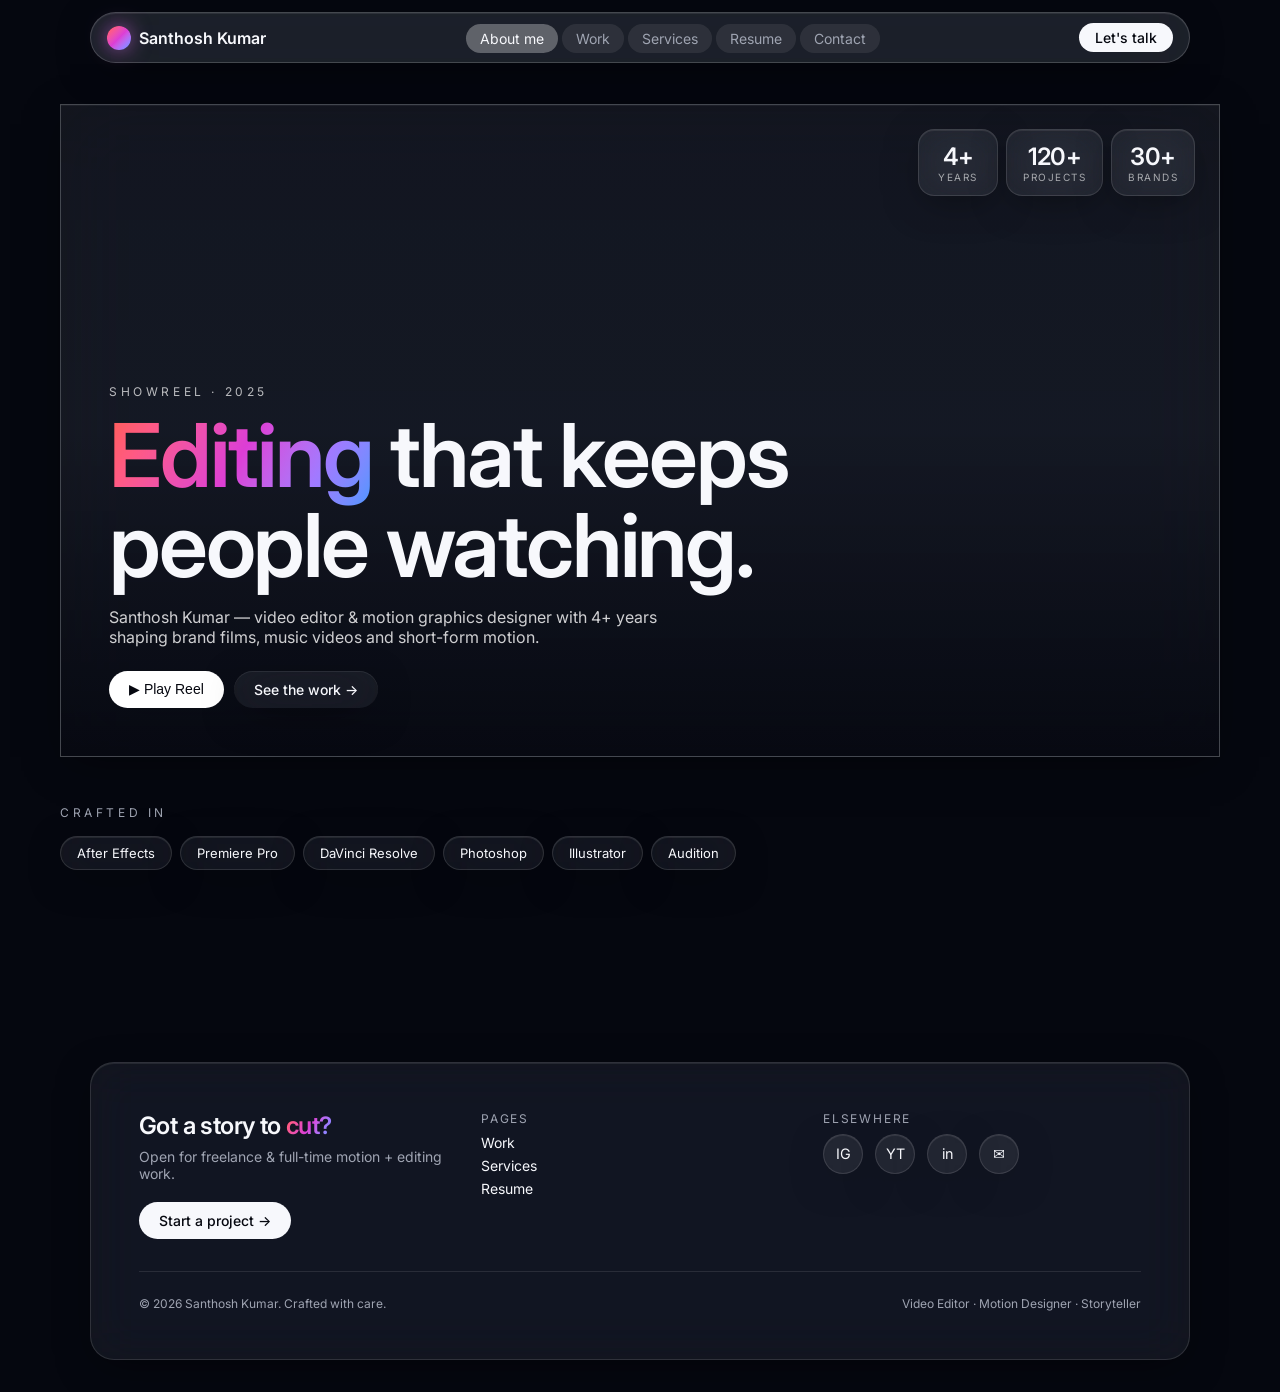
==== index.html @ 93b0b013 "Update index.html" ====
<!doctype html>
<html lang="en">
<head>
<meta charset="utf-8" />
<meta name="viewport" content="width=device-width,initial-scale=1" />
<title>Santhosh Kumar — Video Editor & Motion Designer</title>
<meta name="description" content="Portfolio of Santhosh Kumar — video editor & motion graphics designer with 4+ years crafting brand films, music videos, and short-form reels." />
<meta name="author" content="Santhosh Kumar" />
<meta property="og:title" content="Santhosh Kumar — Video Editor & Motion Designer" />
<meta property="og:description" content="Portfolio of Santhosh Kumar — video editor & motion graphics designer with 4+ years crafting brand films, music videos, and short-form reels." />
<meta property="og:type" content="website" />
<meta name="twitter:card" content="summary_large_image" />
<link rel="stylesheet" href="styles.css" />
</head>
<script>
function openFullscreen() {
    const video = document.getElementById("heroVideo");

    if (video.requestFullscreen) {
        video.requestFullscreen();
    } else if (video.webkitRequestFullscreen) {
        video.webkitRequestFullscreen();
    } else if (video.msRequestFullscreen) {
        video.msRequestFullscreen();
    }

    video.play();
}
</script>
<body>
<header class="site-header">
  <nav class="nav-bar glass-strong">
    <a class="brand" href="index.html"><span class="brand-dot"></span><span>Santhosh Kumar</span></a>
    <ul class="nav-links"><li><a class="active" href="index.html">About me</a></li><li><a class="" href="work.html">Work</a></li><li><a class="" href="services.html">Services</a></li><li><a class="" href="resume.html">Resume</a></li><li><a class="" href="contact.html">Contact</a></li></ul>
    <a class="btn-talk" href="contact.html">Let's talk</a>
  </nav>
</header>
<nav class="mobile-nav glass-strong" aria-label="Primary mobile"><a class="active" href="index.html">About me</a><a class="" href="work.html">Work</a><a class="" href="services.html">Services</a><a class="" href="resume.html">Resume</a><a class="" href="contact.html">Contact</a></nav>
<main>

<section class="container">
  <div class="hero glass-strong">
<video id="heroVideo" class="hero-video" autoplay muted loop playsinline>
  <source src="assets/hero-reel.mp4" type="video/mp4">
</video>
    <div class="hero-overlay"></div>
    <div class="hero-content">
      <p style="font-size:.75rem;text-transform:uppercase;letter-spacing:.3em;color:oklch(1 0 0 / .7);">Showreel · 2025</p>
      <h1><span class="text-gradient">Editing</span> that keeps people watching.</h1>
      <p>Santhosh Kumar — video editor & motion graphics designer with 4+ years shaping brand films, music videos and short-form motion.</p>
      <div class="hero-cta">
        <button class="btn btn-primary" onclick="openFullscreen()">
  ▶ Play Reel
</button>
        <a class="btn glass btn-glass" href="work.html">See the work →</a>
      </div>
    </div>
    <div class="hero-stats"><div class="stat glass"><div class="stat-k">4+</div><div class="stat-v">Years</div></div><div class="stat glass"><div class="stat-k">120+</div><div class="stat-v">Projects</div></div><div class="stat glass"><div class="stat-k">30+</div><div class="stat-v">Brands</div></div></div>
  </div>
</section>
<section class="container mt-12">
  <p class="tools-eyebrow">Crafted in</p>
  <div class="pills"><span class="pill glass">After Effects</span><span class="pill glass">Premiere Pro</span><span class="pill glass">DaVinci Resolve</span><span class="pill glass">Photoshop</span><span class="pill glass">Illustrator</span><span class="pill glass">Audition</span></div>
</section>

</main>
<footer class="site-footer">
  <div class="footer-inner glass">
    <div class="footer-grid">
      <div>
        <h3>Got a story to <span class="text-gradient">cut?</span></h3>
        <p class="muted">Open for freelance & full-time motion + editing work.</p>
        <a href="contact.html" class="btn btn-dark" style="margin-top:1.25rem;">Start a project →</a>
      </div>
      <div class="footer-links">
        <p class="footer-eyebrow">Pages</p>
        <a href="work.html">Work</a>
        <a href="services.html">Services</a>
        <a href="resume.html">Resume</a>
      </div>
      <div>
        <p class="footer-eyebrow">Elsewhere</p>
        <div class="socials">
          <a class="social glass" href="#" aria-label="Instagram">IG</a>
          <a class="social glass" href="#" aria-label="YouTube">YT</a>
          <a class="social glass" href="#" aria-label="LinkedIn">in</a>
          <a class="social glass" href="#" aria-label="Email">✉</a>
        </div>
      </div>
    </div>
    <div class="footer-bottom">
      <p>© 2026 Santhosh Kumar. Crafted with care.</p>
      <p>Video Editor · Motion Designer · Storyteller</p>
    </div>
  </div>
</footer>
</body>
</html>
---- styles.css ----
/* Santhosh Kumar — Portfolio (Static HTML/CSS) */
@import url("https://fonts.googleapis.com/css2?family=Inter:wght@300;400;500;600;700;800&display=swap");

:root {
  --background: oklch(0.13 0.02 270);
  --foreground: oklch(0.98 0.005 270);
  --muted-foreground: oklch(0.72 0.02 270);
  --glass: oklch(1 0 0 / 0.06);
  --glass-strong: oklch(1 0 0 / 0.1);
  --glass-border: oklch(1 0 0 / 0.12);
  --aurora-1: oklch(0.72 0.22 30);
  --aurora-2: oklch(0.65 0.25 330);
  --aurora-3: oklch(0.7 0.22 260);
  --aurora-4: oklch(0.78 0.2 180);
  --shadow-glass: 0 10px 40px -10px oklch(0 0 0 / 0.5), inset 0 1px 0 oklch(1 0 0 / 0.08);
}

* { box-sizing: border-box; margin: 0; padding: 0; }
html, body {
  background: var(--background);
  color: var(--foreground);
  font-family: "Inter", ui-sans-serif, system-ui, sans-serif;
  -webkit-font-smoothing: antialiased;
  min-height: 100vh;
  overflow-x: hidden;
}
body { position: relative; }
body::before {
  content: "";
  position: fixed; inset: -20%; z-index: -2;
  background:
    radial-gradient(ellipse 80% 60% at 15% 10%, var(--aurora-1) 0%, transparent 55%),
    radial-gradient(ellipse 70% 55% at 85% 20%, var(--aurora-2) 0%, transparent 55%),
    radial-gradient(ellipse 90% 70% at 80% 90%, var(--aurora-3) 0%, transparent 60%),
    radial-gradient(ellipse 60% 50% at 10% 85%, var(--aurora-4) 0%, transparent 55%);
  filter: blur(60px) saturate(140%);
  animation: aurora-drift 28s ease-in-out infinite alternate;
  pointer-events: none;
}
body::after {
  content: ""; position: fixed; inset: 0; z-index: -1; pointer-events: none;
  background: radial-gradient(ellipse at center, transparent 0%, oklch(0.13 0.02 270 / 0.4) 70%, oklch(0.13 0.02 270 / 0.85) 100%);
}
@keyframes aurora-drift {
  0%   { transform: translate3d(0,0,0) rotate(0) scale(1); }
  50%  { transform: translate3d(2%,-3%,0) rotate(8deg) scale(1.08); }
  100% { transform: translate3d(-2%,3%,0) rotate(-6deg) scale(1.05); }
}

h1,h2,h3,h4 { letter-spacing: -0.025em; font-weight: 600; }
a { color: inherit; text-decoration: none; }
img { display: block; max-width: 100%; }

.muted { color: var(--muted-foreground); }
.text-gradient {
  background: linear-gradient(120deg, var(--aurora-1), var(--aurora-2), var(--aurora-3));
  -webkit-background-clip: text; background-clip: text; color: transparent;
}
.glass {
  background: var(--glass);
  backdrop-filter: blur(24px) saturate(180%);
  -webkit-backdrop-filter: blur(24px) saturate(180%);
  border: 1px solid var(--glass-border);
  box-shadow: var(--shadow-glass);
}
.glass-strong {
  background: var(--glass-strong);
  backdrop-filter: blur(40px) saturate(180%);
  -webkit-backdrop-filter: blur(40px) saturate(180%);
  border: 1px solid oklch(1 0 0 / 0.18);
  box-shadow: var(--shadow-glass);
}

/* Layout */
.container { max-width: 1200px; margin: 0 auto; padding: 0 1.25rem; }
main { padding-top: 6.5rem; padding-bottom: 6rem; }
@media (max-width: 768px) { main { padding-bottom: 7rem; } }

/* Header */
.site-header {
  position: fixed; top: 0.75rem; left: 50%; transform: translateX(-50%);
  z-index: 50; width: min(96%, 1100px);
}
.nav-bar {
  display: flex; align-items: center; justify-content: space-between; gap: .5rem;
  border-radius: 999px; padding: .5rem .75rem;
}
.brand { display: flex; align-items: center; gap: .5rem; font-weight: 600; }
.brand-dot {
  height: 1.5rem; width: 1.5rem; border-radius: 999px;
  background: linear-gradient(135deg, var(--aurora-1), var(--aurora-2), var(--aurora-3));
  box-shadow: 0 0 20px oklch(0.7 0.2 320 / 0.6);
}
.nav-links { display: none; list-style: none; gap: .25rem; }
.nav-links a {
  padding: .375rem .875rem; border-radius: 999px; font-size: .875rem;
  color: var(--muted-foreground); background: oklch(1 0 0 / .08);
  transition: background .2s, color .2s;
}
.nav-links a:hover { color: var(--foreground); background: oklch(1 0 0 / .15); }
.nav-links a.active { background: oklch(1 0 0 / .3); color: var(--foreground); }
.btn-talk {
  display: none; align-items: center; padding: .375rem 1rem; border-radius: 999px;
  background: var(--foreground); color: var(--background); font-weight: 500; font-size: .875rem;
}
@media (min-width: 768px) {
  .nav-links, .btn-talk { display: inline-flex; }
  .nav-bar { padding: .625rem 1rem; }
}

/* Mobile bottom nav */
.mobile-nav {
  position: fixed; bottom: .75rem; left: 50%; transform: translateX(-50%); z-index: 50;
  width: min(96%, 520px); display: flex; gap: .25rem; padding: .5rem; border-radius: 999px;
}
.mobile-nav a {
  flex: 1; text-align: center; padding: .375rem .5rem; border-radius: 999px;
  font-size: 11px; font-weight: 500; color: var(--muted-foreground); background: oklch(1 0 0 / .1);
}
.mobile-nav a.active { background: oklch(1 0 0 / .3); color: var(--foreground); }
@media (min-width: 768px) { .mobile-nav { display: none; } }

/* Buttons */
.btn {
  display: inline-flex; align-items: center; gap: .5rem;
  padding: .625rem 1.25rem; border-radius: 999px; font-size: .875rem; font-weight: 500;
  border: none; cursor: pointer; transition: opacity .2s, background .2s;
}
.btn-primary { background: #fff; color: var(--background); }
.btn-primary:hover { opacity: .9; }
.btn-glass { } .btn-glass:hover { background: oklch(1 0 0 / .15); }
.btn-dark { background: var(--foreground); color: var(--background); }

/* Page header */
.page-eyebrow { font-size: .75rem; text-transform: uppercase; letter-spacing: .3em; color: var(--muted-foreground); }
.page-title { margin-top: .75rem; font-size: clamp(2.25rem, 6vw, 4.5rem); font-weight: 600; letter-spacing: -.025em; line-height: 1.05; }
.page-lede { margin-top: 1rem; max-width: 42rem; color: var(--muted-foreground); font-size: 1rem; }
.page-header { margin-bottom: 2.5rem; }

/* Hero */
.hero-video {
  position: absolute;
  inset: 0;
  width: 100%;
  height: 100%;
  object-fit: cover;
  transform: scale(1.05);
}
@media (max-width: 1920px) { .hero { aspect-ratio: 16/9; } }
@media (max-width: 1080px) { .hero { aspect-ratio: 4/5; border-radius: 1.5rem; } }
.hero img { position: absolute; inset: 0; width: 100%; height: 100%; object-fit: cover; transform: scale(1.05); }
.hero-overlay {
  position: absolute; inset: 0;
  background: linear-gradient(to top, oklch(0.13 0.02 270 / .9), oklch(0.13 0.02 270 / .3), oklch(0.13 0.02 270 / .4));
}
.hero-content {
  position: absolute; inset: 0; display: flex; flex-direction: column; justify-content: flex-end;
  padding: 1.5rem;
}
@media (min-width: 768px) { .hero-content { padding: 3rem; } }
.hero h1 {
  margin-top: .75rem; font-size: clamp(2.25rem, 7vw, 5.5rem); font-weight: 600;
  letter-spacing: -.025em; line-height: 1.02; max-width: 56rem;
}
.hero p { margin-top: 1rem; max-width: 36rem; color: oklch(1 0 0 / .8); font-size: 1rem; }
.hero-cta { margin-top: 1.5rem; display: flex; flex-wrap: wrap; gap: .625rem; }
.hero-stats {
  position: absolute; top: 1.5rem; right: 1.5rem; display: none; gap: .5rem;
}
@media (min-width: 768px) { .hero-stats { display: flex; } }
.stat {
  border-radius: 1rem; padding: .75rem 1rem; text-align: center; min-width: 80px;
}
.stat-k { font-size: 1.5rem; font-weight: 600; letter-spacing: -.025em; }
.stat-v { font-size: 10px; letter-spacing: .15em; text-transform: uppercase; color: oklch(1 0 0 / .6); }

/* Pills */
.pills { display: flex; flex-wrap: wrap; gap: .5rem; }
.pill { border-radius: 999px; padding: .5rem 1rem; font-size: .8125rem; }

/* Grids */
.grid { display: grid; gap: 1.25rem; }
.grid-2 { grid-template-columns: repeat(2, 1fr); }
.grid-3 { grid-template-columns: repeat(3, 1fr); }
.grid-4 { grid-template-columns: repeat(4, 1fr); }
.grid-6 { grid-template-columns: repeat(6, 1fr); }
@media (max-width: 1024px) { .grid-3, .grid-4 { grid-template-columns: repeat(2,1fr); } .grid-6 { grid-template-columns: repeat(3,1fr); } }
@media (max-width: 640px) { .grid-2, .grid-3, .grid-4 { grid-template-columns: 1fr; } .grid-6 { grid-template-columns: repeat(2,1fr); } }

/* Service / generic card */
.card { border-radius: 1.5rem; padding: 1.5rem; transition: background .2s; }
.card:hover { background: oklch(1 0 0 / .1); }
.icon-tile {
  width: 3rem; height: 3rem; border-radius: 1rem; display: grid; place-items: center;
  background: linear-gradient(135deg, var(--aurora-1), var(--aurora-2), var(--aurora-3));
  box-shadow: 0 0 30px oklch(0.7 0.2 320 / .4); color: white; font-size: 1.25rem;
}
.card h3 { margin-top: 1.25rem; font-size: 1.125rem; font-weight: 500; }
.card p { margin-top: .5rem; font-size: .875rem; color: var(--muted-foreground); line-height: 1.6; }

/* Work cards */
.work-card { border-radius: 1.5rem; overflow: hidden; cursor: pointer; transition: background .2s; }
.work-card:hover { background: oklch(1 0 0 / .1); }
.work-thumb { position: relative; aspect-ratio: 16/9; overflow: hidden; }
.work-thumb img { width: 100%; height: 100%; object-fit: cover; transition: transform .7s; }
.work-card:hover .work-thumb img { transform: scale(1.05); }
.work-thumb::after {
  content: ""; position: absolute; inset: 0;
  background: linear-gradient(to top, oklch(0.13 0.02 270 / .7), transparent);
}
.work-meta { padding: 1.25rem; display: flex; justify-content: space-between; align-items: flex-end; }
.work-meta h3 { font-size: 1.125rem; font-weight: 500; }
.work-meta p { font-size: .875rem; color: var(--muted-foreground); }
.work-meta .year { font-size: .75rem; color: var(--muted-foreground); }

/* Reel card */
.reel-card { border-radius: 1rem; overflow: hidden; cursor: pointer; transition: background .2s; }
.reel-card:hover { background: oklch(1 0 0 / .1); }
.reel-thumb { position: relative; aspect-ratio: 9/16; overflow: hidden; }
.reel-thumb img { width: 100%; height: 100%; object-fit: cover; transition: transform .7s; }
.reel-card:hover .reel-thumb img { transform: scale(1.05); }
.reel-thumb::after { content: ""; position: absolute; inset: 0; background: linear-gradient(to top, oklch(0.13 0.02 270 / .8), transparent 50%); }
.reel-info { position: absolute; left: .75rem; right: .75rem; bottom: .75rem; z-index: 2; }
.reel-info h3 { font-size: .875rem; font-weight: 500; line-height: 1.2; }
.reel-info p { font-size: 11px; color: oklch(1 0 0 / .7); }

/* Section helpers */
.section-row { display: flex; justify-content: space-between; align-items: center; margin-bottom: 1.5rem; }
.section-row h2 { font-size: 1.5rem; font-weight: 600; letter-spacing: -.025em; }
.section-row span { font-size: .875rem; color: var(--muted-foreground); }

/* Resume */
.skills .skill { margin-bottom: 1rem; }
.skill-row { display: flex; justify-content: space-between; font-size: .875rem; margin-bottom: .5rem; }
.skill-bar { height: 6px; background: oklch(1 0 0 / .1); border-radius: 999px; overflow: hidden; }
.skill-bar-fill { height: 100%; border-radius: 999px; background: linear-gradient(90deg, var(--aurora-1), var(--aurora-2), var(--aurora-3)); }
.exp-item { border-radius: 1.5rem; padding: 1.5rem; margin-bottom: 1.25rem; }
.exp-head { display: flex; justify-content: space-between; flex-wrap: wrap; gap: .5rem; }
.exp-head h3 { font-size: 1.125rem; font-weight: 500; }
.exp-head .period { font-size: .75rem; letter-spacing: .15em; text-transform: uppercase; font-family: ui-monospace, monospace; }
.exp-item ul { margin-top: 1rem; padding-left: 1.25rem; }
.exp-item li { font-size: .875rem; color: oklch(1 0 0 / .8); margin: .5rem 0; }

/* Contact */
.contact-grid { display: grid; gap: 1.5rem; grid-template-columns: 2fr 3fr; }
@media (max-width: 1024px) { .contact-grid { grid-template-columns: 1fr; } }
.contact-info { display: grid; gap: 1rem; }
.contact-card { border-radius: 1.5rem; padding: 1.5rem; }
.contact-card h3 { margin-top: .75rem; font-weight: 500; }
.contact-card p { margin-top: .25rem; font-size: .875rem; color: var(--muted-foreground); }
.form { border-radius: 2rem; padding: 1.5rem; }
@media (min-width: 768px) { .form { padding: 2.5rem; } }
.form label { display: block; margin-bottom: 1.25rem; }
.form label > span { font-size: .75rem; text-transform: uppercase; letter-spacing: .15em; color: var(--muted-foreground); }
.input-glass {
  width: 100%; margin-top: .5rem; background: oklch(1 0 0 / .05);
  border: 1px solid oklch(1 0 0 / .12); border-radius: 1rem; padding: .85rem 1rem;
  color: var(--foreground); font-size: .9375rem; font-family: inherit;
  transition: border-color .2s, background .2s;
}
.input-glass:focus { outline: none; border-color: oklch(0.7 0.18 320 / .7); background: oklch(1 0 0 / .08); }
textarea.input-glass { min-height: 10rem; resize: vertical; }
.form-row { display: grid; grid-template-columns: 1fr 1fr; gap: 1.25rem; }
@media (max-width: 640px) { .form-row { grid-template-columns: 1fr; } }

/* Footer */
.site-footer { margin-top: 6rem; padding: 0 1.25rem 2rem; }
.footer-inner { max-width: 1100px; margin: 0 auto; border-radius: 1.5rem; padding: 2rem; }
@media (min-width: 768px) { .footer-inner { padding: 3rem; } }
.footer-grid { display: grid; gap: 1.5rem; grid-template-columns: repeat(3, 1fr); }
@media (max-width: 768px) { .footer-grid { grid-template-columns: 1fr; } }
.footer-grid h3 { font-size: 1.5rem; font-weight: 600; letter-spacing: -.025em; }
.footer-grid p.muted { margin-top: .5rem; font-size: .875rem; }
.footer-eyebrow { font-size: .75rem; letter-spacing: .15em; text-transform: uppercase; color: var(--muted-foreground); margin-bottom: .5rem; }
.footer-links a { display: block; margin: .375rem 0; font-size: .875rem; }
.footer-links a:hover { background: linear-gradient(120deg, var(--aurora-1), var(--aurora-2), var(--aurora-3)); -webkit-background-clip: text; background-clip: text; color: transparent; }
.socials { display: flex; gap: .75rem; margin-top: .5rem; }
.social {
  width: 2.5rem; height: 2.5rem; border-radius: 999px; display: grid; place-items: center;
  font-size: .9rem; transition: background .2s;
}
.social:hover { background: oklch(1 0 0 / .15); }
.footer-bottom {
  margin-top: 2rem; padding-top: 1.5rem; border-top: 1px solid oklch(1 0 0 / .1);
  display: flex; flex-wrap: wrap; justify-content: space-between; gap: .5rem;
  font-size: .75rem; color: var(--muted-foreground);
}

/* Process */
.process-card { border-radius: 1.5rem; padding: 1.5rem; }
.process-n { font-size: .875rem; font-family: ui-monospace, monospace; background: linear-gradient(120deg, var(--aurora-1), var(--aurora-2), var(--aurora-3)); -webkit-background-clip: text; background-clip: text; color: transparent; }
.process-card h3 { margin-top: .75rem; font-size: 1.125rem; font-weight: 500; }
.process-card p { margin-top: .25rem; font-size: .875rem; color: var(--muted-foreground); }

/* Misc */
.mt-12 { margin-top: 3rem; } .mt-16 { margin-top: 4rem; } .mt-24 { margin-top: 6rem; }
.tools-eyebrow { font-size: .75rem; text-transform: uppercase; letter-spacing: .3em; color: var(--muted-foreground); margin-bottom: 1rem; }
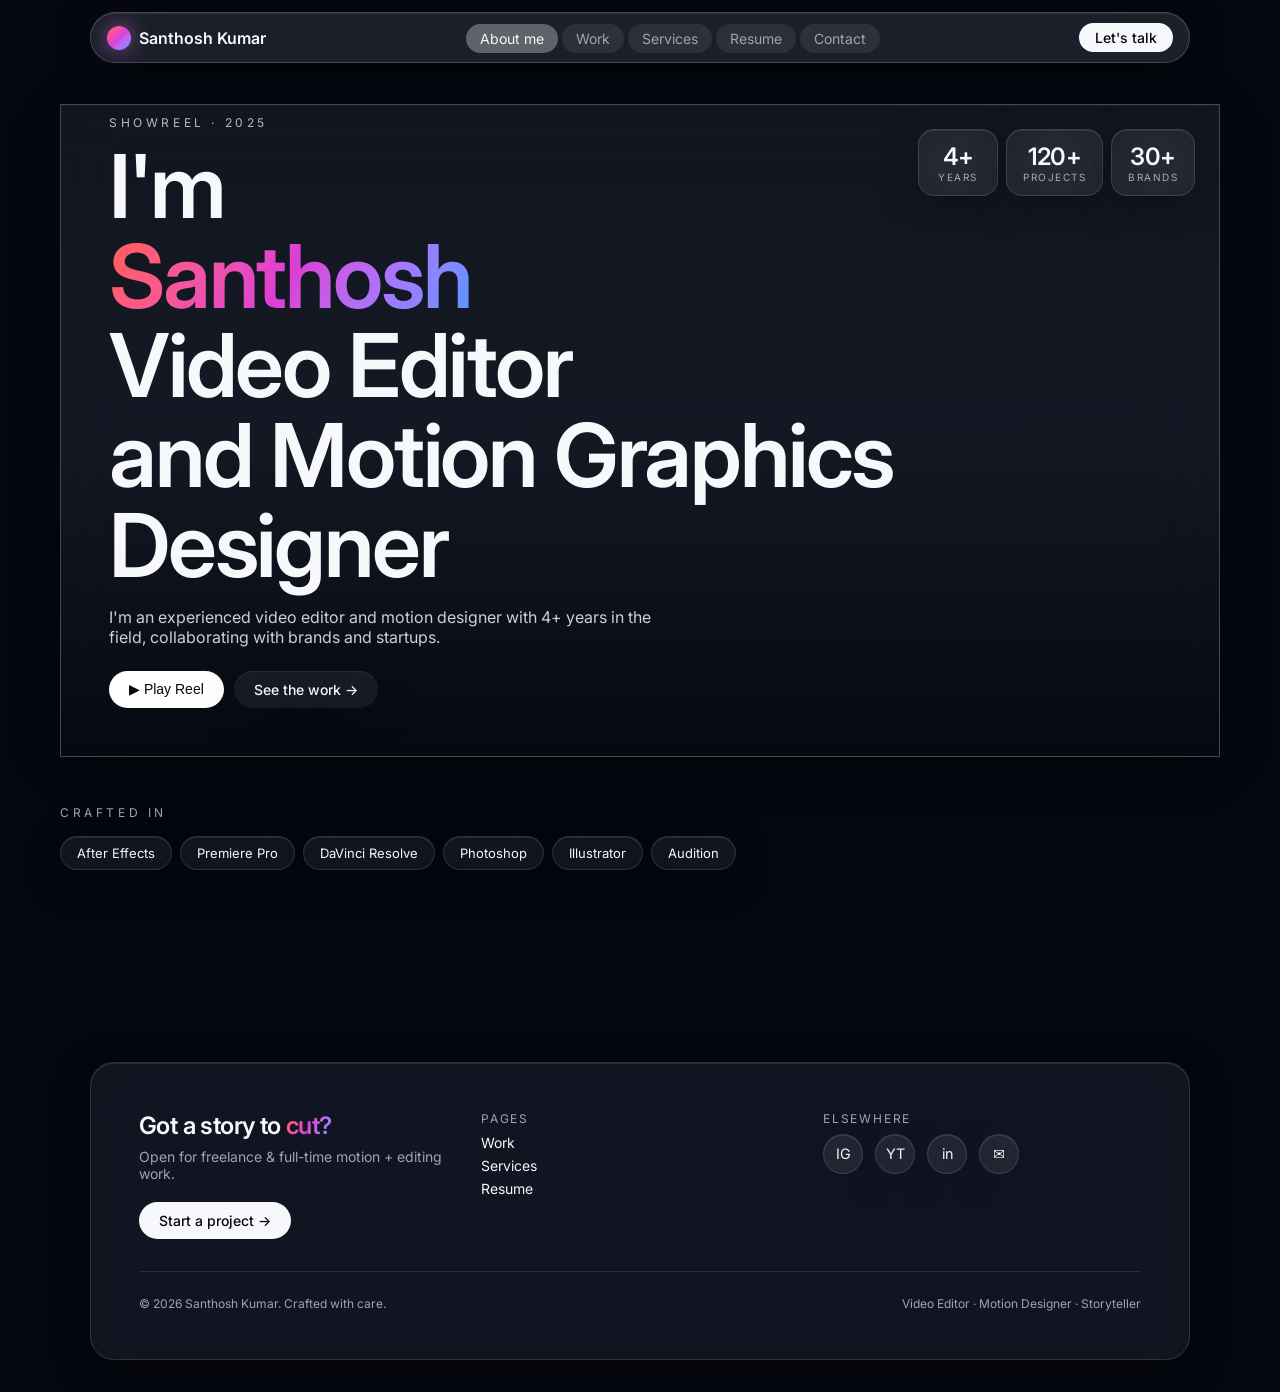
==== commit 792abb98: "Update index.html" ====
--- a/index.html
+++ b/index.html
@@ -46,8 +46,19 @@
     <div class="hero-overlay"></div>
     <div class="hero-content">
       <p style="font-size:.75rem;text-transform:uppercase;letter-spacing:.3em;color:oklch(1 0 0 / .7);">Showreel · 2025</p>
-      <h1><span class="text-gradient">Editing</span> that keeps people watching.</h1>
-      <p>Santhosh Kumar — video editor & motion graphics designer with 4+ years shaping brand films, music videos and short-form motion.</p>
+      <h1>
+  <span>I'm</span>
+  <br>
+  <span class="text-gradient">Santhosh</span>
+  <br>
+  <span>Video Editor</span>
+  <br>
+  <span>and Motion Graphics Designer</span>
+</h1>
+
+<p>
+  I'm an experienced video editor and motion designer with 4+ years in the field, collaborating with brands and startups.
+</p>
       <div class="hero-cta">
         <button class="btn btn-primary" onclick="openFullscreen()">
   ▶ Play Reel
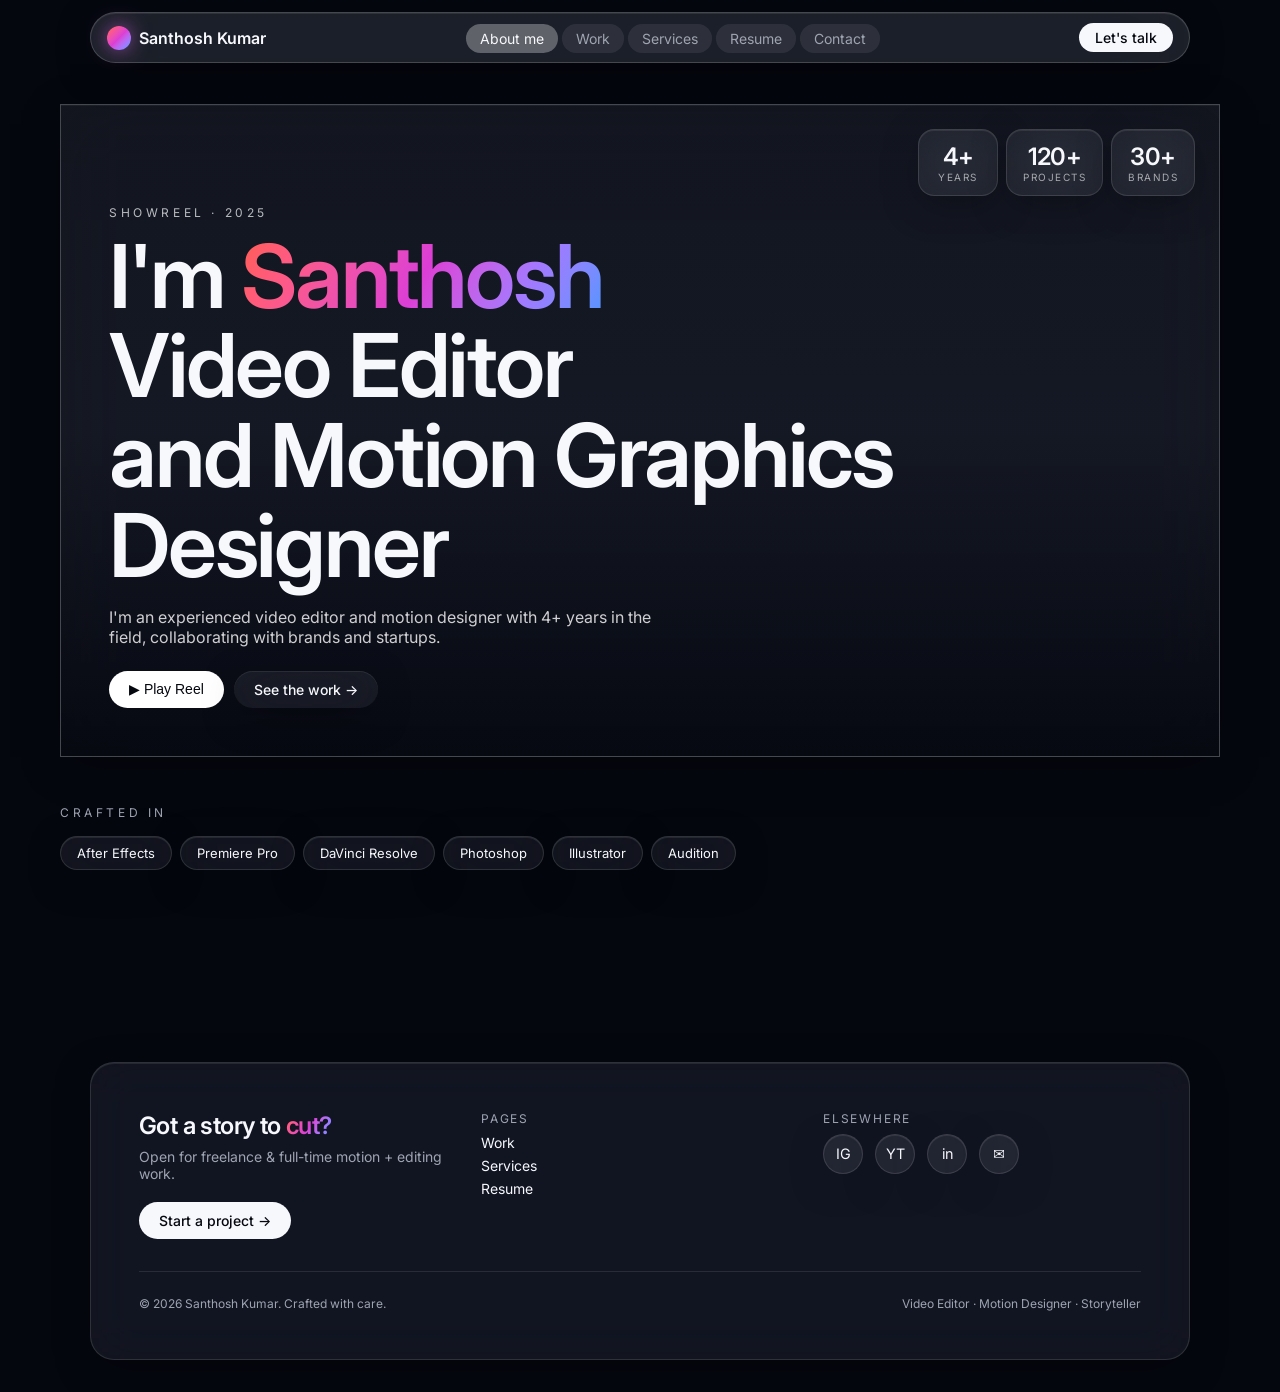
==== commit db3034fd: "Update index.html" ====
--- a/index.html
+++ b/index.html
@@ -48,7 +48,6 @@
       <p style="font-size:.75rem;text-transform:uppercase;letter-spacing:.3em;color:oklch(1 0 0 / .7);">Showreel · 2025</p>
       <h1>
   <span>I'm</span>
-  <br>
   <span class="text-gradient">Santhosh</span>
   <br>
   <span>Video Editor</span>
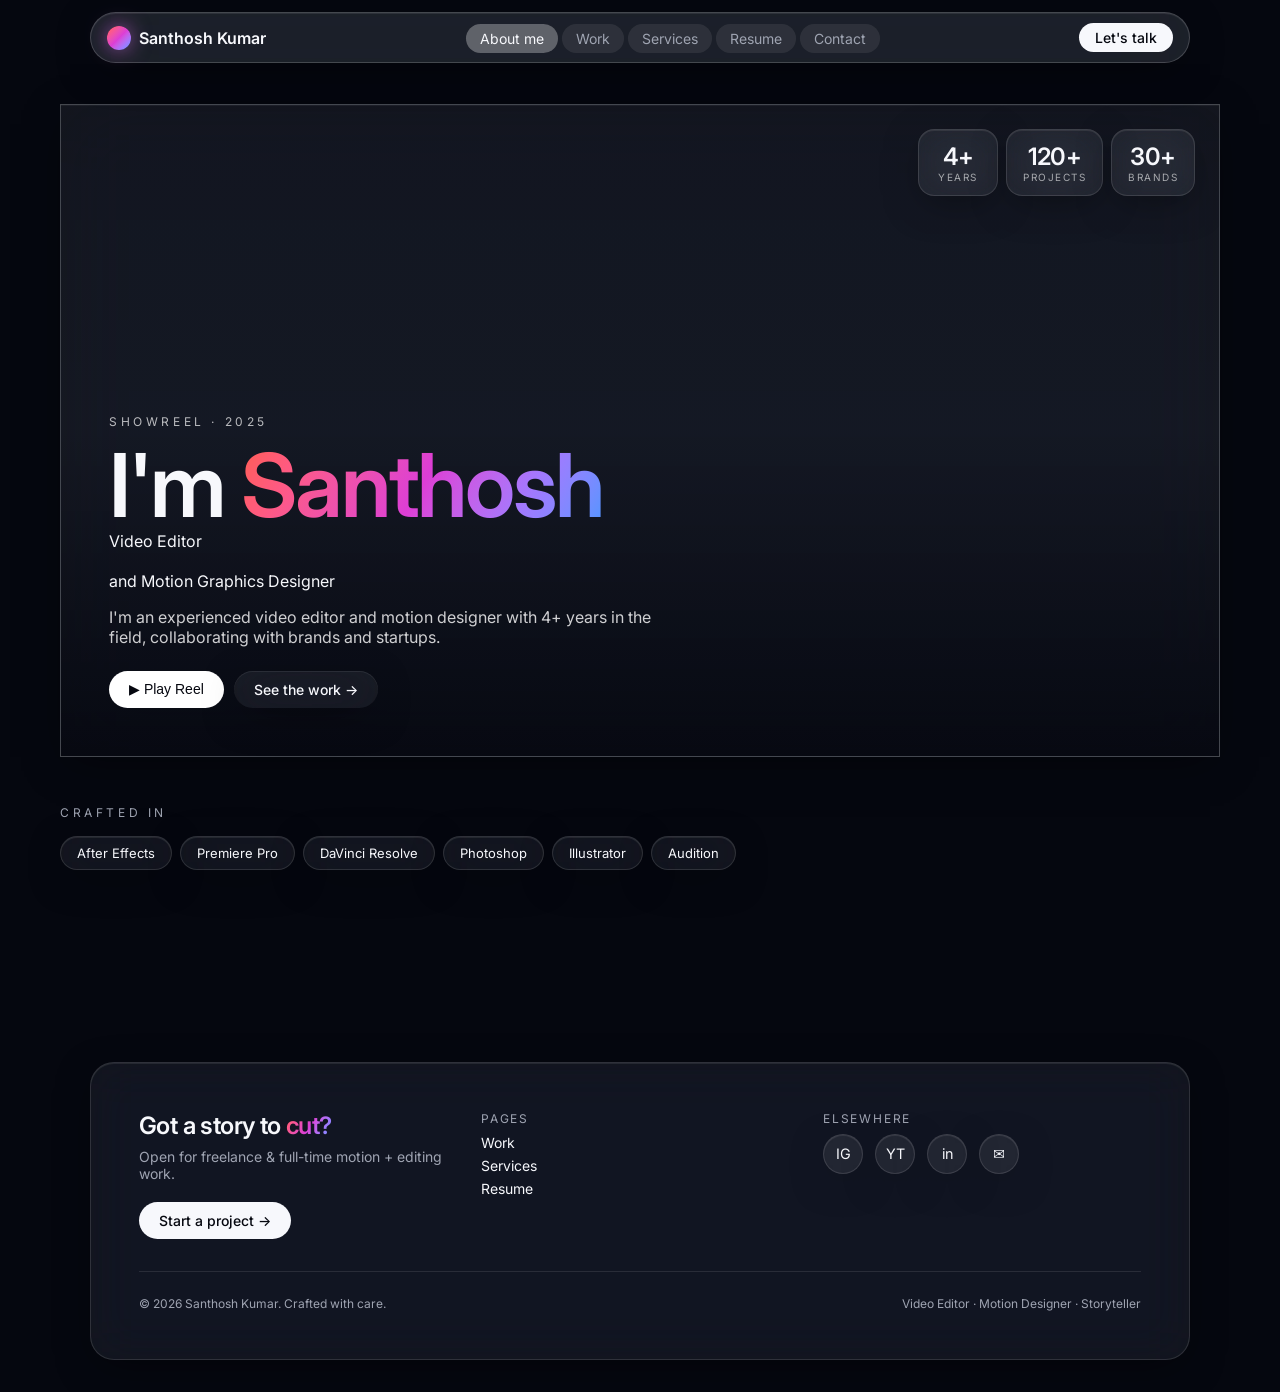
==== commit 2e6eb319: "Update index.html" ====
--- a/index.html
+++ b/index.html
@@ -50,10 +50,11 @@
   <span>I'm</span>
   <span class="text-gradient">Santhosh</span>
   <br>
+</h1>
   <span>Video Editor</span>
   <br>
   <span>and Motion Graphics Designer</span>
-</h1>
+</h3>
 
 <p>
   I'm an experienced video editor and motion designer with 4+ years in the field, collaborating with brands and startups.
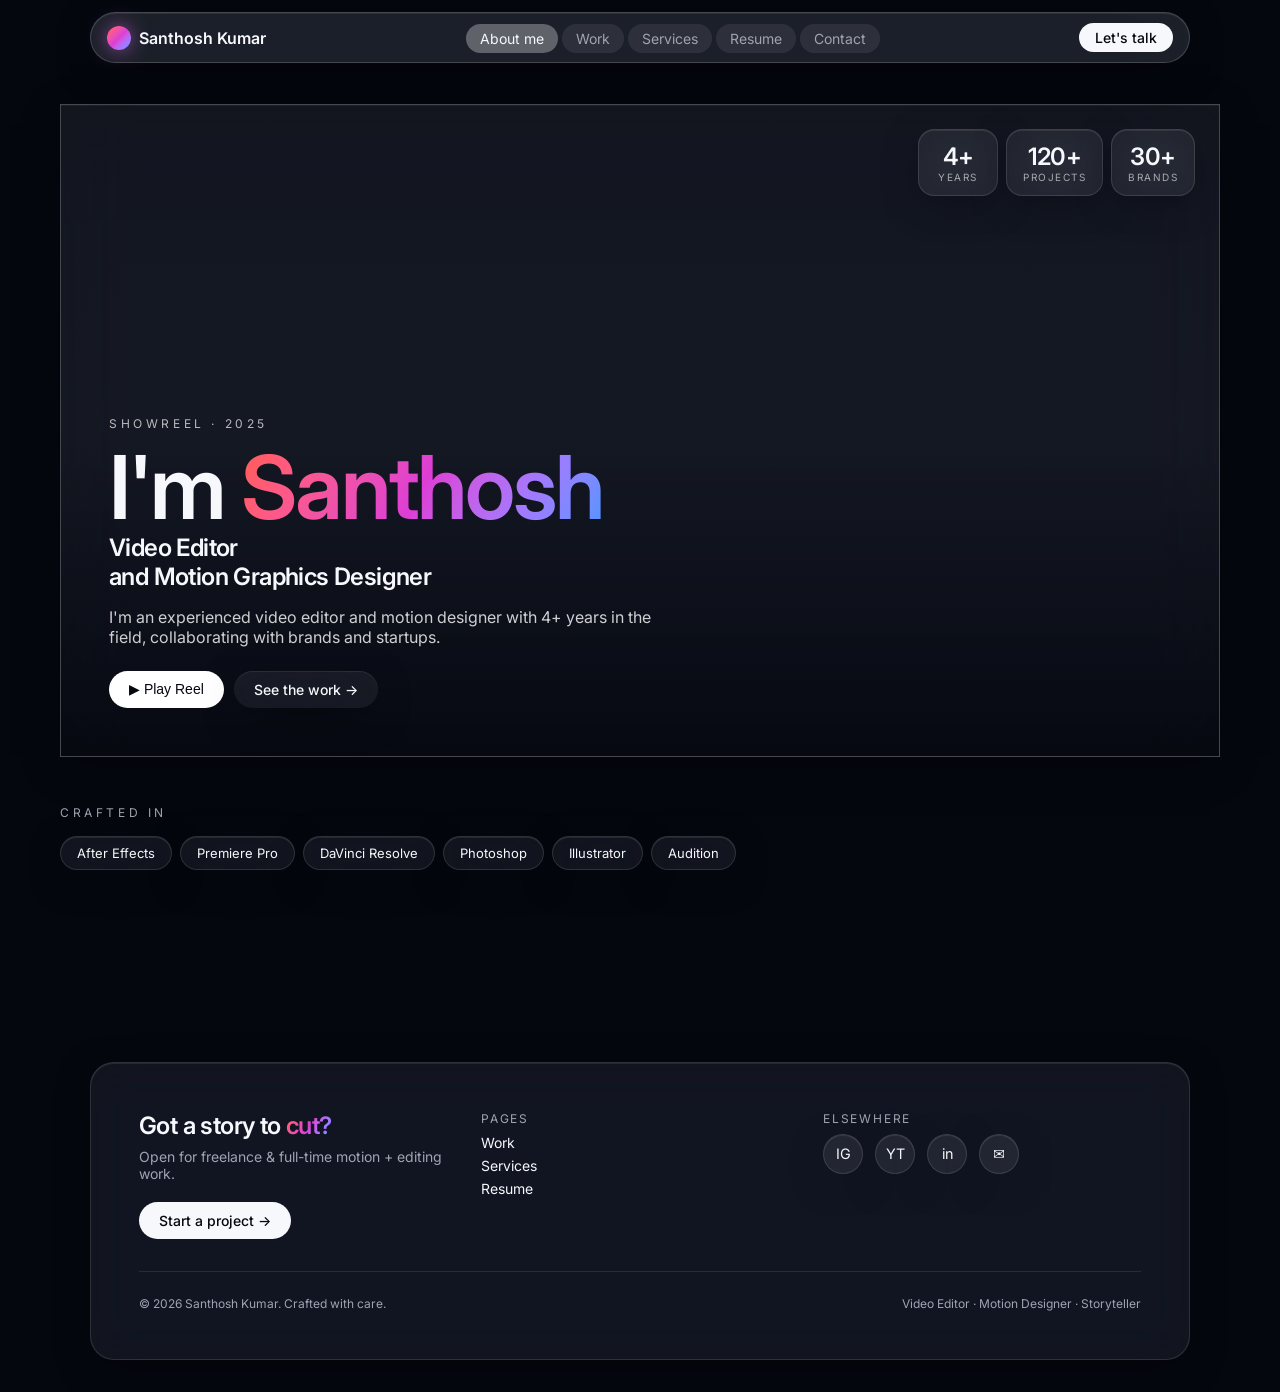
==== commit ddaed507: "Update index.html" ====
--- a/index.html
+++ b/index.html
@@ -51,10 +51,11 @@
   <span class="text-gradient">Santhosh</span>
   <br>
 </h1>
+<h2>
   <span>Video Editor</span>
   <br>
   <span>and Motion Graphics Designer</span>
-</h3>
+</h2>
 
 <p>
   I'm an experienced video editor and motion designer with 4+ years in the field, collaborating with brands and startups.
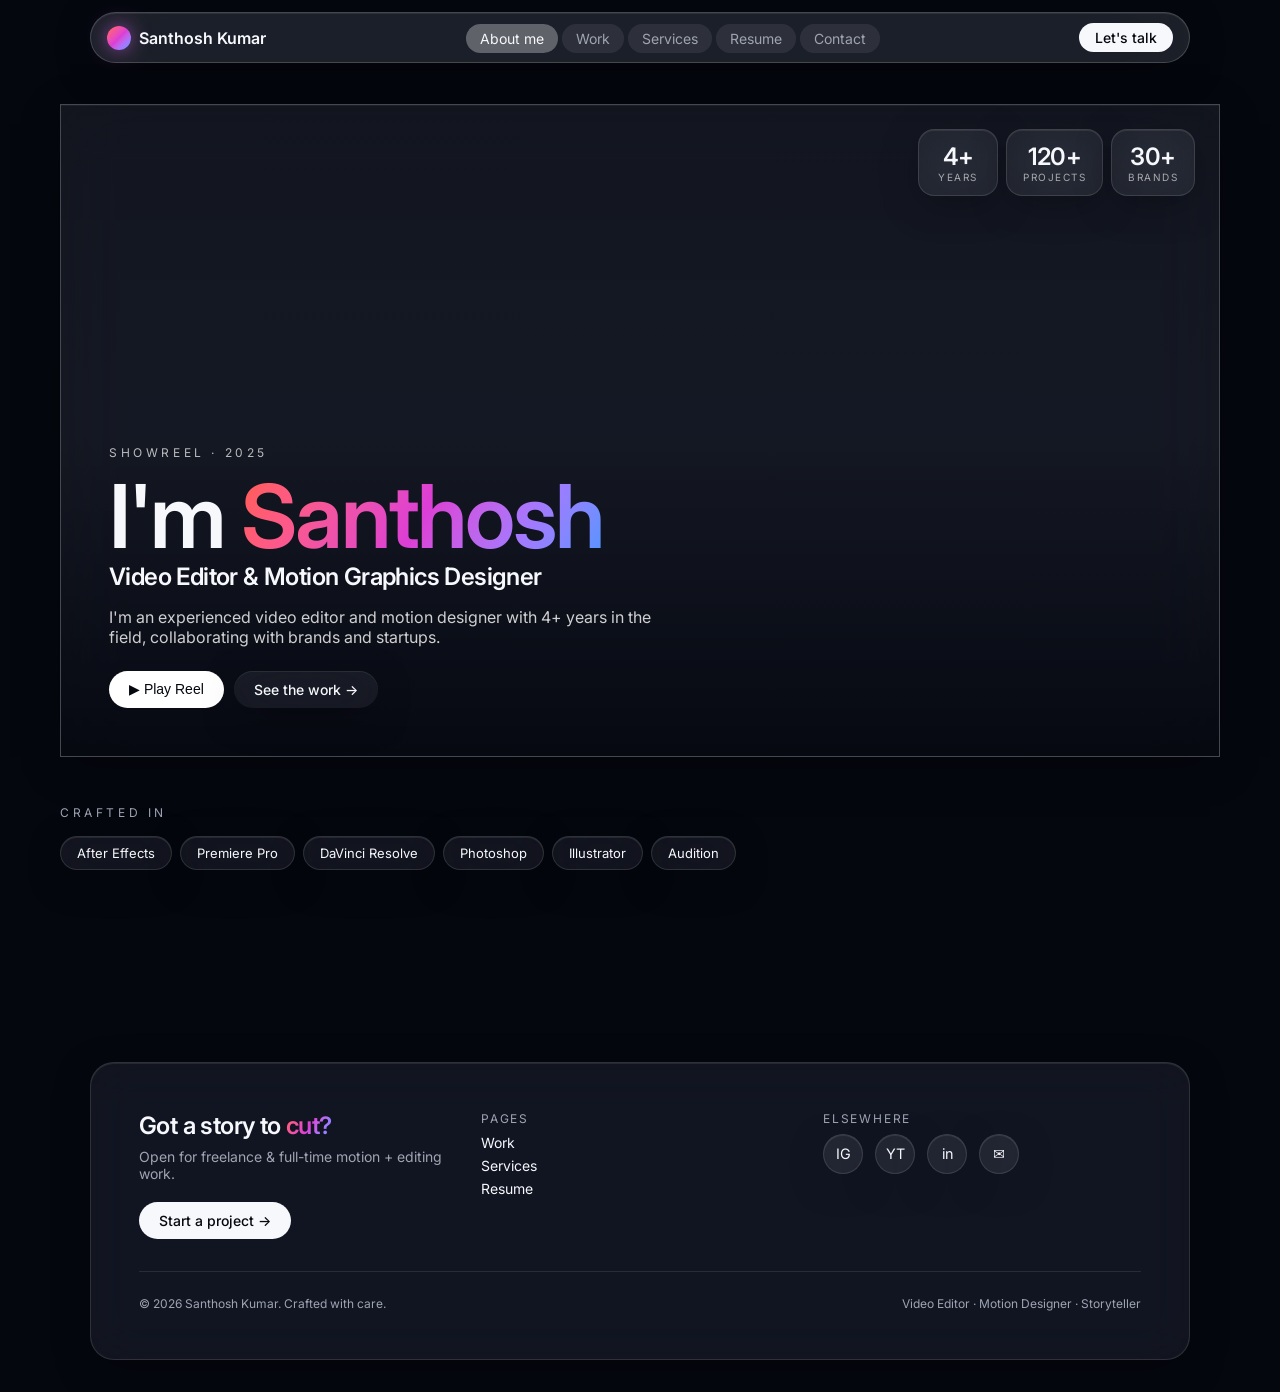
==== commit 30b5d155: "Update index.html" ====
--- a/index.html
+++ b/index.html
@@ -52,9 +52,7 @@
   <br>
 </h1>
 <h2>
-  <span>Video Editor</span>
-  <br>
-  <span>and Motion Graphics Designer</span>
+  <span>Video Editor & Motion Graphics Designer</span>
 </h2>
 
 <p>
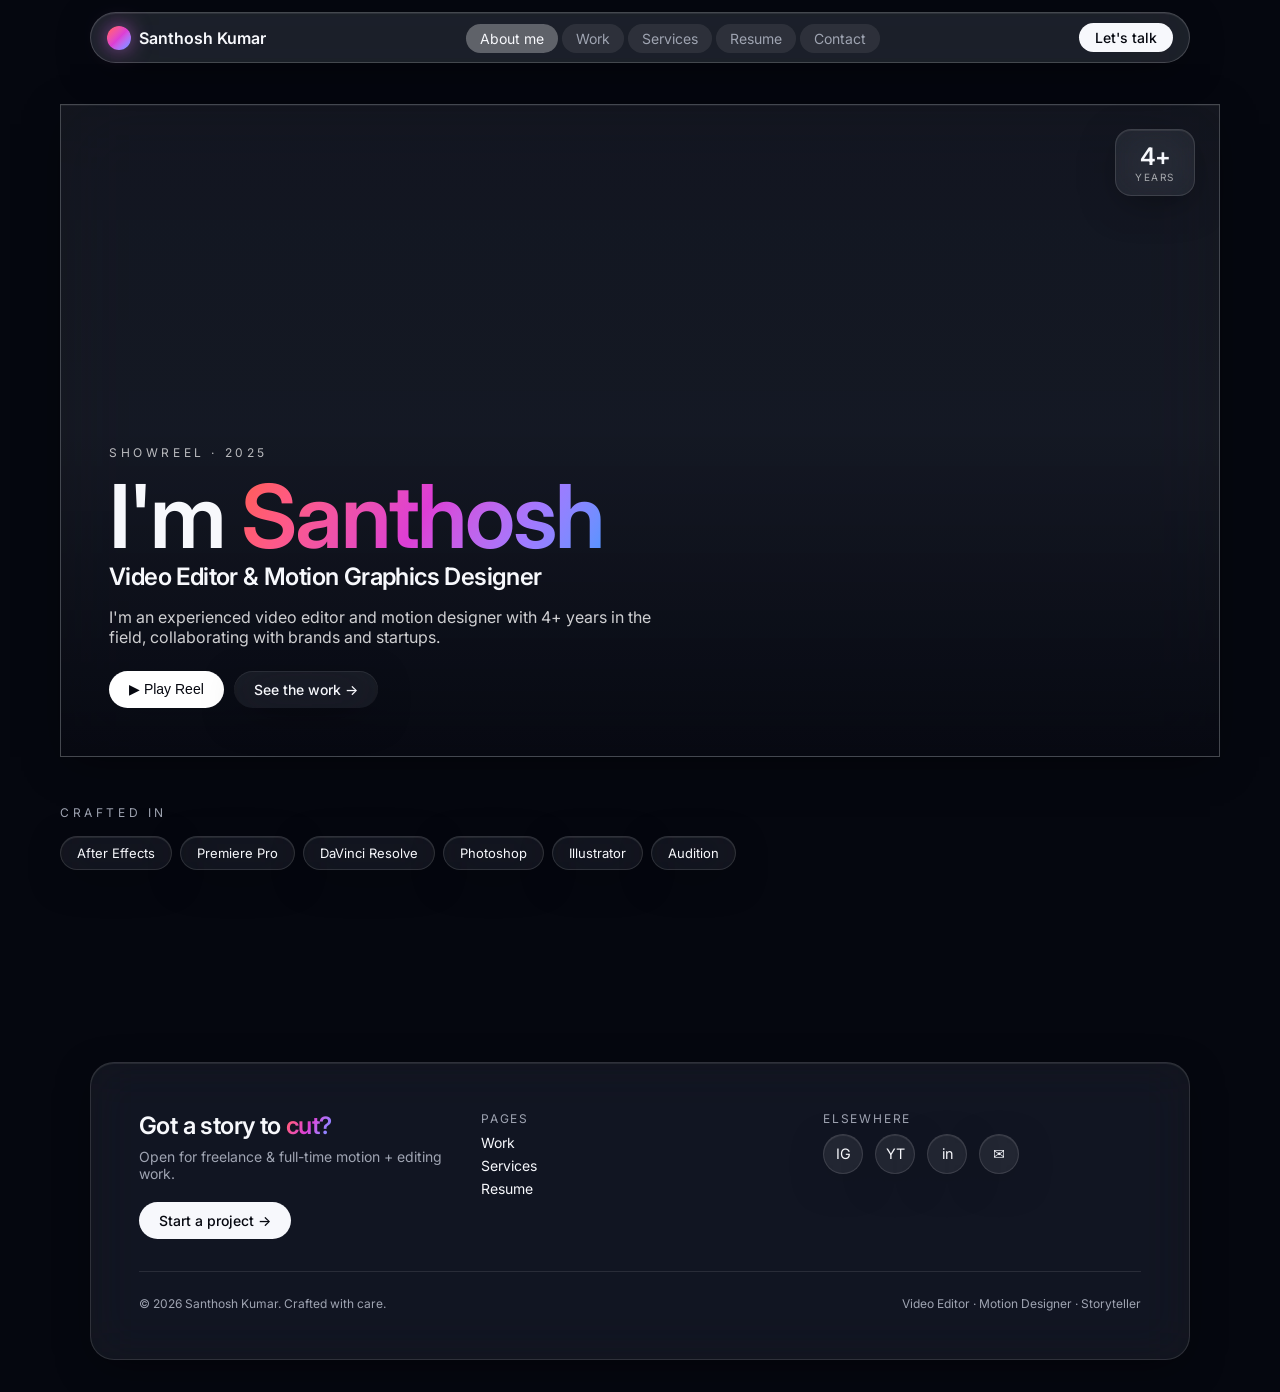
==== commit b037f4fc: "Update index.html" ====
--- a/index.html
+++ b/index.html
@@ -65,8 +65,7 @@
         <a class="btn glass btn-glass" href="work.html">See the work →</a>
       </div>
     </div>
-    <div class="hero-stats"><div class="stat glass"><div class="stat-k">4+</div><div class="stat-v">Years</div></div><div class="stat glass"><div class="stat-k">120+</div><div class="stat-v">Projects</div></div><div class="stat glass"><div class="stat-k">30+</div><div class="stat-v">Brands</div></div></div>
-  </div>
+    <div class="hero-stats"><div class="stat glass"><div class="stat-k">4+</div><div class="stat-v">Years</div>  </div>
 </section>
 <section class="container mt-12">
   <p class="tools-eyebrow">Crafted in</p>
